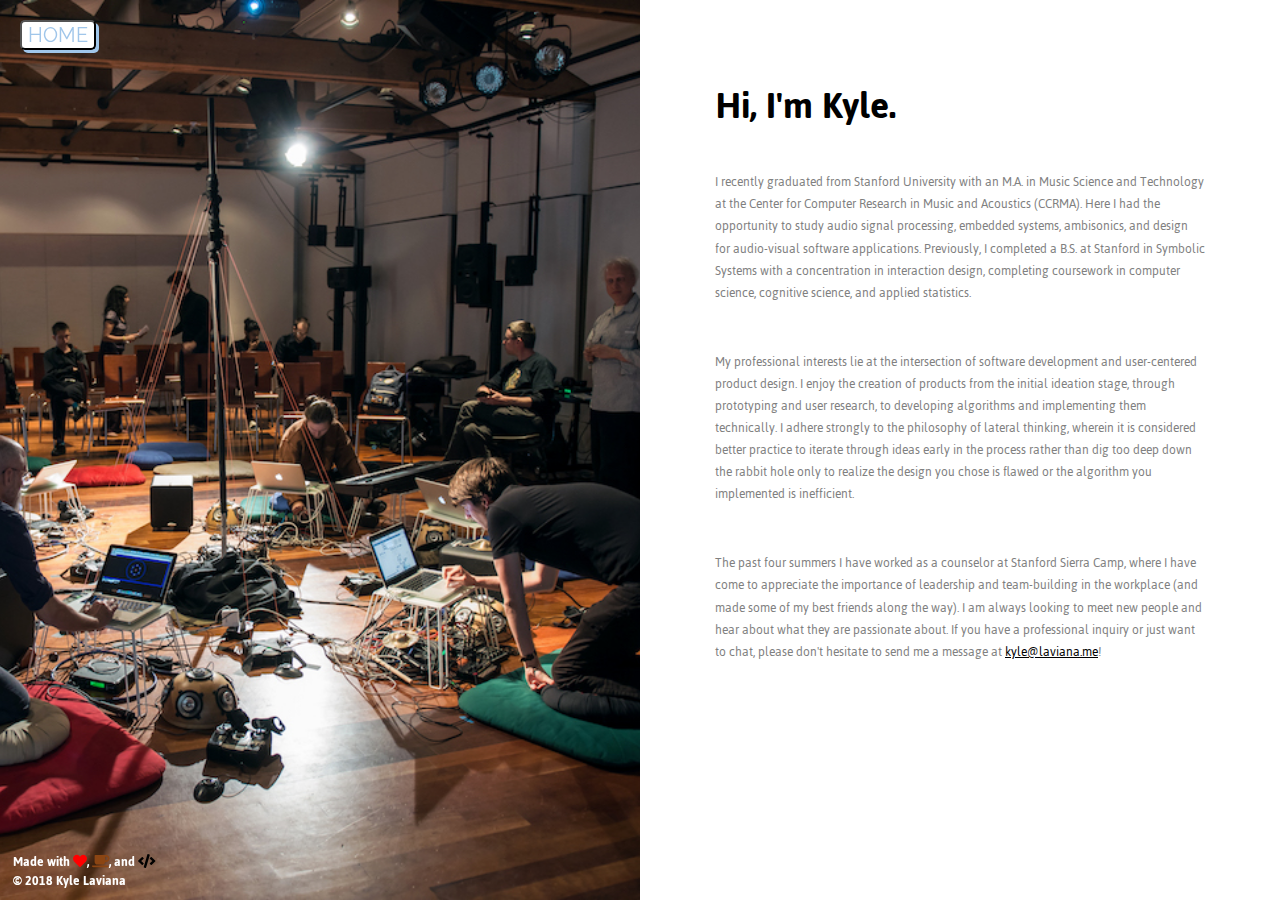
==== about-me/index.html @ 6a479dd1 "updated about me, resume, tooltip reordering" ====
<!-- about-me.html : Kyle Laviana Online Portfolio -->

<html lang="eng">    
<head>
    <title>About Me</title>
    <link rel="stylesheet" type="text/css" media="screen and (min-width: 560px)" href="about-me.css">
    <link rel="stylesheet" type="text/css" media="screen and (max-width: 559px)" href="about-me-mobile.css">
    <link href="https://fonts.googleapis.com/css?family=Lato" rel="stylesheet">
    <link href="https://fonts.googleapis.com/css?family=Raleway:200" rel="stylesheet">
    <link href="https://fonts.googleapis.com/css?family=Jaldi" rel="stylesheet">
    <meta charset="UTF-8">
    <link rel="apple-touch-icon" sizes="180x180" href="../favicon/apple-touch-icon.png">
    <link rel="icon" type="image/png" sizes="32x32" href="../favicon/favicon-32x32.png">
    <link rel="icon" type="image/png" sizes="16x16" href="../favicon/favicon-16x16.png">
    <link rel="manifest" href="../favicon/site.webmanifest">
    <meta name="msapplication-TileColor" content="#da532c">
    <meta name="theme-color" content="#ffffff">
    <meta name="viewport" content="width=device-width, initial-scale=1">
    <script defer src="../fontawesome-all.js"></script>
</head>   
<body>
    <!-- Content -->
    <a href=".."><button id="homeButton"> HOME </button></a>
    <div id="photo">
        <img id="banana" src="aboutme.jpg">
    </div>
    <div id="description">
        <br />
        <div id="title">
            <p align="left">Hi, I'm Kyle. </p>
        </div>
        <div id="text">
            <p align="left">I recently graduated from Stanford University with an M.A. in Music Science and Technology 
                at the Center for Computer Research in Music and Acoustics (CCRMA). Here I had the opportunity to study 
                audio signal processing, embedded systems, ambisonics, and design for audio-visual software applications.
                
                Previously, I completed a B.S. at Stanford in Symbolic Systems with a concentration in 
                interaction design, completing coursework in computer science, cognitive science, and applied statistics.
            </p>
            <br />
            <p align="left">My professional interests lie at the intersection of software development and user-centered 
                product design. I enjoy the creation of products from the initial ideation stage, through prototyping 
                and user research, to developing algorithms and implementing them technically. I adhere 
                strongly to the philosophy of lateral thinking, wherein it is considered better practice to iterate 
                through ideas early in the process rather than dig too deep down the rabbit hole only to realize the 
                design you chose is flawed or the algorithm you implemented is inefficient. 
            </p>
            <br />
            <p align="left">The past four summers I have worked as a counselor at Stanford Sierra Camp, where I have come 
                to appreciate the importance of leadership and team-building in the workplace (and made some of my best 
                friends along the way). 
                
                I am always looking to meet new people and hear about what they are passionate about.

                If you have a professional inquiry or just want to chat, please don't hesitate to send me a message at
                <u><a href="mailto:kyle@laviana.me">kyle@laviana.me</a></u>!
            </p>
            <!-- website citation -->
            <div id="citation">
                <span class="bottomText" style="--bottomTextOffset: calc(15px + 1.25vmin)">
                    Made with <i class="fa fa-heart" id="heart"></i>, 
                    <i class="fa fa-coffee" id="coffee"></i>, and <i class="fa fa-code" id="code"></i> 
                </span>
                <span class="bottomText" style="--bottomTextOffset: calc(3px + .5vmin)">© 2018 Kyle Laviana</span>
            </div>
        </div>
    </div>
</body>
</html>
---- about-me/about-me.css ----
/* about-me.css : Kyle Laviana Online Portfolio */

body {
    margin: 0;
    font-family: 'Jaldi', Verdana, sans-serif;
    font-size: 20px;
    line-height: 1.6;
}

#homeButton {
    position: absolute;
    top: 20px;
    left: 20px;
    z-index: 2;
    border-radius: 5px;
    font-size: 20px;
    box-shadow: 3px 3px;
    background-color: white;
    color:#A0C6EA;
    font-family: 'Raleway';
    outline: none;
}

#homeButton:hover {
    background-color: #A0C6EA;
    color: white;
}

#photo {
    position: fixed;
    height: 100%;
    width: 50%;
    left: 0%;
    overflow: hidden;
}

#banana {
    position: relative;
    height: 100%;
    float: right;
    right: calc(-350px + 10vw);
}

p {
    margin-bottom: .8em;
}

#description {
    float: right;
    width: 50%;
}

#title {
    font-weight: bold; 
    font-size: 3.2vw;
    margin: 0px 75px 0px 75px;
}

#text {
    color: grey; 
    font-size: calc(5.5px + .65vw);
    margin: 0px 75px 0px 75px;
}

.bottomText {
    position: fixed;
    left: 1%;
    bottom: var(--bottomTextOffset);
    font-size: 14px; 
    font-weight: bold;
    color: white;
    opacity: 1;
    z-index: 1;
}

#heart { color: red; }
#coffee { color: saddlebrown; }
#code { color: black; }

a:link {color: black;} a:visited {color: black;}
---- about-me/about-me-mobile.css ----
/* about-me-mobile.css : Kyle Laviana Online Portfolio */

html {
    overflow-y: scroll;
}

body {
    margin: 0;
    font-family: 'Lato', Verdana, sans-serif;
    line-height: 1.6;
}

#homeButton {
    position: absolute;
    top: 20px;
    left: 20px;
    z-index: 2;
    border-radius: 5px;
    font-size: 20px;
    box-shadow: 3px 3px;
    background-color: white;
    color:#A0C6EA;
    font-family: 'Raleway';
    outline: none;
}

#homeButton:hover {
    background-color: #A0C6EA;
    color: white;
}

#photo {
    position: relative;
    height: 240px;
    width: 100%;
}

#banana {
    width: 100%;
}

#description {
    position: relative;
}

#title {
    font-weight: bold; 
    font-size: 3.9vw;
    margin: 0px 50px 25px 50px;
}

#text {
    color: grey; 
    font-size: calc(6px + .75vw);
    margin: 0px 50px 0px 50px;
}

.bottomText {
    bottom: var(--bottomTextOffset);
    font-size: calc(4px + .7vw);
}

#citation {
    position: relative;
    text-align: right;
    padding-top: 20px;
    padding-bottom: 30px;
}

#heart { color: red; }
#coffee { color: saddlebrown; }
#code { color: black; }

a:link {color: black;} a:visited {color: black;}
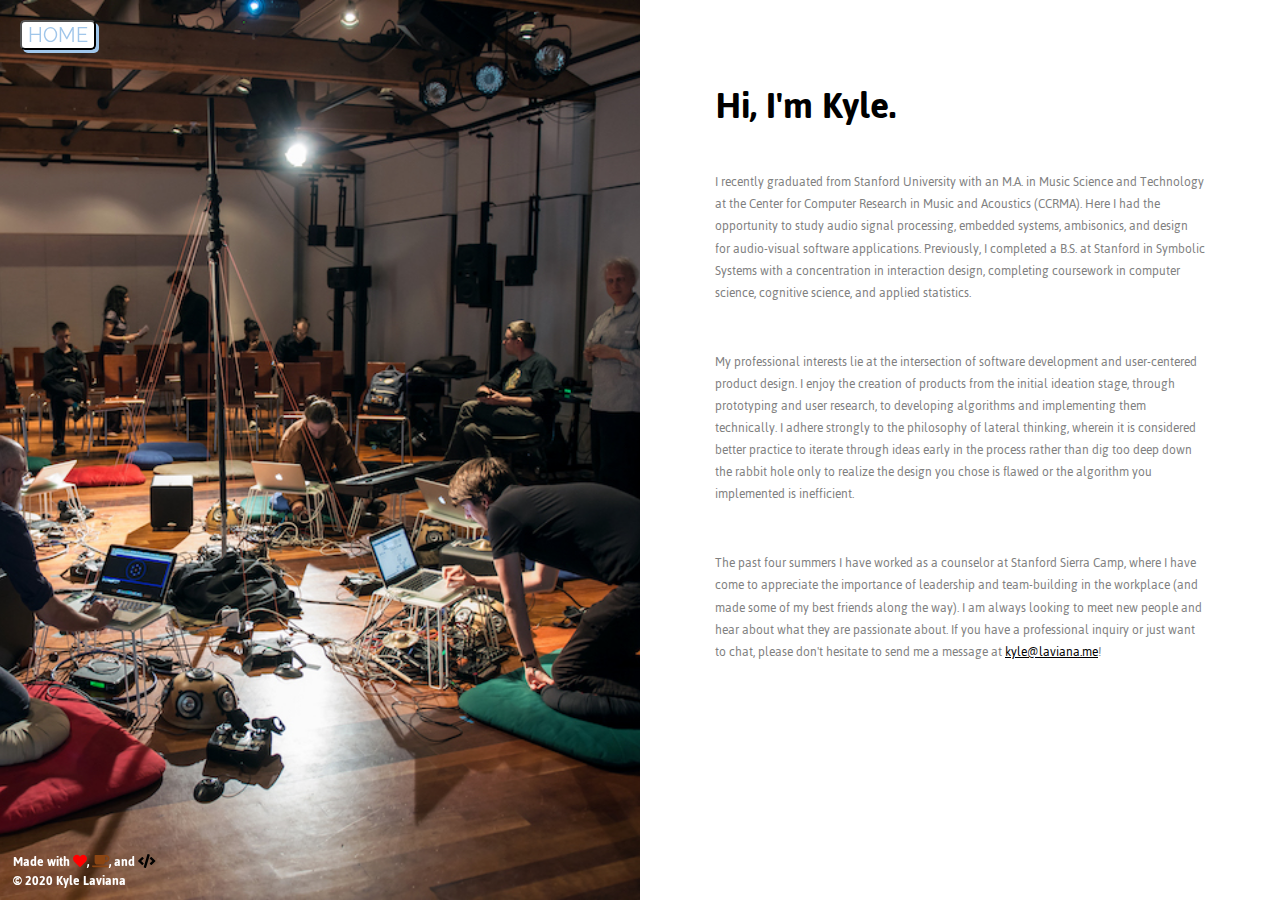
==== commit ef644efd: "added songs to music portfolio" ====
--- a/about-me/index.html
+++ b/about-me/index.html
@@ -61,7 +61,7 @@
                     Made with <i class="fa fa-heart" id="heart"></i>, 
                     <i class="fa fa-coffee" id="coffee"></i>, and <i class="fa fa-code" id="code"></i> 
                 </span>
-                <span class="bottomText" style="--bottomTextOffset: calc(3px + .5vmin)">© 2018 Kyle Laviana</span>
+                <span class="bottomText" style="--bottomTextOffset: calc(3px + .5vmin)">© 2020 Kyle Laviana</span>
             </div>
         </div>
     </div>
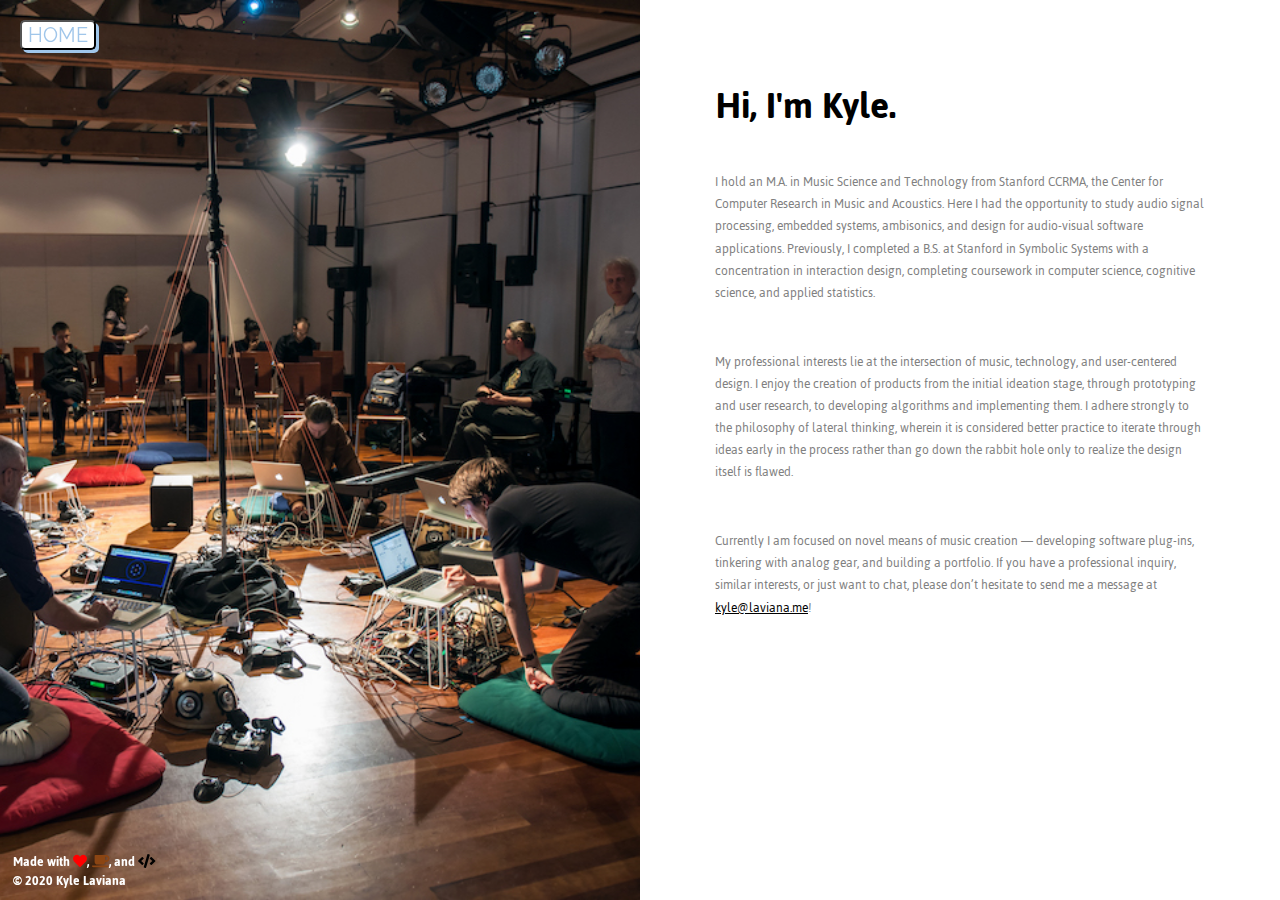
==== commit f661d763: "updated about me" ====
--- a/about-me/index.html
+++ b/about-me/index.html
@@ -30,29 +30,13 @@
             <p align="left">Hi, I'm Kyle. </p>
         </div>
         <div id="text">
-            <p align="left">I recently graduated from Stanford University with an M.A. in Music Science and Technology 
-                at the Center for Computer Research in Music and Acoustics (CCRMA). Here I had the opportunity to study 
-                audio signal processing, embedded systems, ambisonics, and design for audio-visual software applications.
-                
-                Previously, I completed a B.S. at Stanford in Symbolic Systems with a concentration in 
-                interaction design, completing coursework in computer science, cognitive science, and applied statistics.
+            <p align="left">I hold an M.A. in Music Science and Technology from Stanford CCRMA, the Center for Computer Research in Music and Acoustics. Here I had the opportunity to study audio signal processing, embedded systems, ambisonics, and design for audio-visual software applications. Previously, I completed a B.S. at Stanford in Symbolic Systems with a concentration in interaction design, completing coursework in computer science, cognitive science, and applied statistics.
             </p>
             <br />
-            <p align="left">My professional interests lie at the intersection of software development and user-centered 
-                product design. I enjoy the creation of products from the initial ideation stage, through prototyping 
-                and user research, to developing algorithms and implementing them technically. I adhere 
-                strongly to the philosophy of lateral thinking, wherein it is considered better practice to iterate 
-                through ideas early in the process rather than dig too deep down the rabbit hole only to realize the 
-                design you chose is flawed or the algorithm you implemented is inefficient. 
+            <p align="left">My professional interests lie at the intersection of music, technology, and user-centered design. I enjoy the creation of products from the initial ideation stage, through prototyping and user research, to developing algorithms and implementing them. I adhere strongly to the philosophy of lateral thinking, wherein it is considered better practice to iterate through ideas early in the process rather than go down the rabbit hole only to realize the design itself is flawed.
             </p>
             <br />
-            <p align="left">The past four summers I have worked as a counselor at Stanford Sierra Camp, where I have come 
-                to appreciate the importance of leadership and team-building in the workplace (and made some of my best 
-                friends along the way). 
-                
-                I am always looking to meet new people and hear about what they are passionate about.
-
-                If you have a professional inquiry or just want to chat, please don't hesitate to send me a message at
+            <p align="left">Currently I am focused on novel means of music creation — developing software plug-ins, tinkering with analog gear, and building a portfolio. If you have a professional inquiry, similar interests, or just want to chat, please don’t hesitate to send me a message at
                 <u><a href="mailto:kyle@laviana.me">kyle@laviana.me</a></u>!
             </p>
             <!-- website citation -->
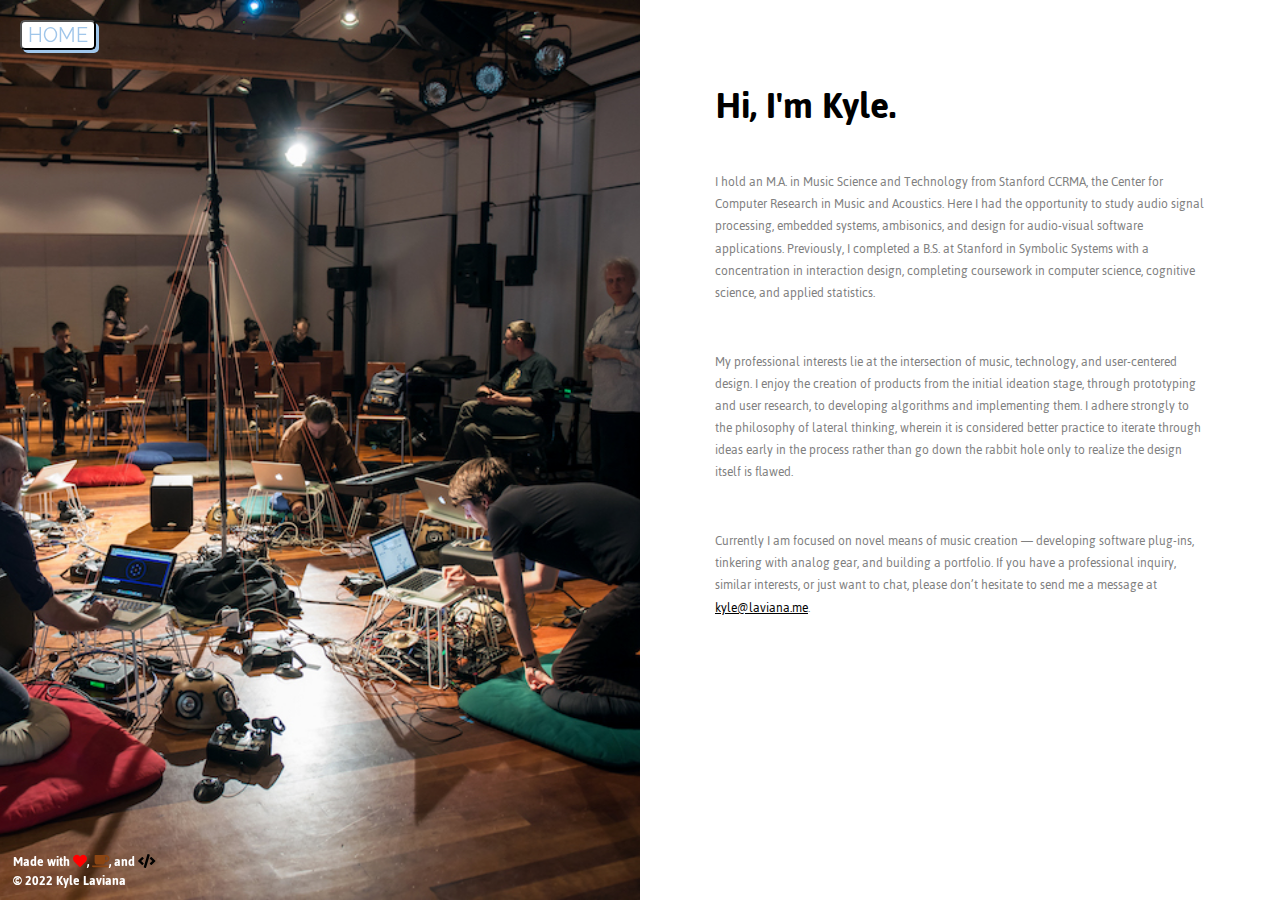
==== commit 2105273a: "updated music" ====
--- a/about-me/index.html
+++ b/about-me/index.html
@@ -37,7 +37,7 @@
             </p>
             <br />
             <p align="left">Currently I am focused on novel means of music creation — developing software plug-ins, tinkering with analog gear, and building a portfolio. If you have a professional inquiry, similar interests, or just want to chat, please don’t hesitate to send me a message at
-                <u><a href="mailto:kyle@laviana.me">kyle@laviana.me</a></u>!
+                <u><a href="mailto:kyle@laviana.me">kyle@laviana.me</a></u>.
             </p>
             <!-- website citation -->
             <div id="citation">
@@ -45,7 +45,7 @@
                     Made with <i class="fa fa-heart" id="heart"></i>, 
                     <i class="fa fa-coffee" id="coffee"></i>, and <i class="fa fa-code" id="code"></i> 
                 </span>
-                <span class="bottomText" style="--bottomTextOffset: calc(3px + .5vmin)">© 2020 Kyle Laviana</span>
+                <span class="bottomText" style="--bottomTextOffset: calc(3px + .5vmin)">© 2022 Kyle Laviana</span>
             </div>
         </div>
     </div>
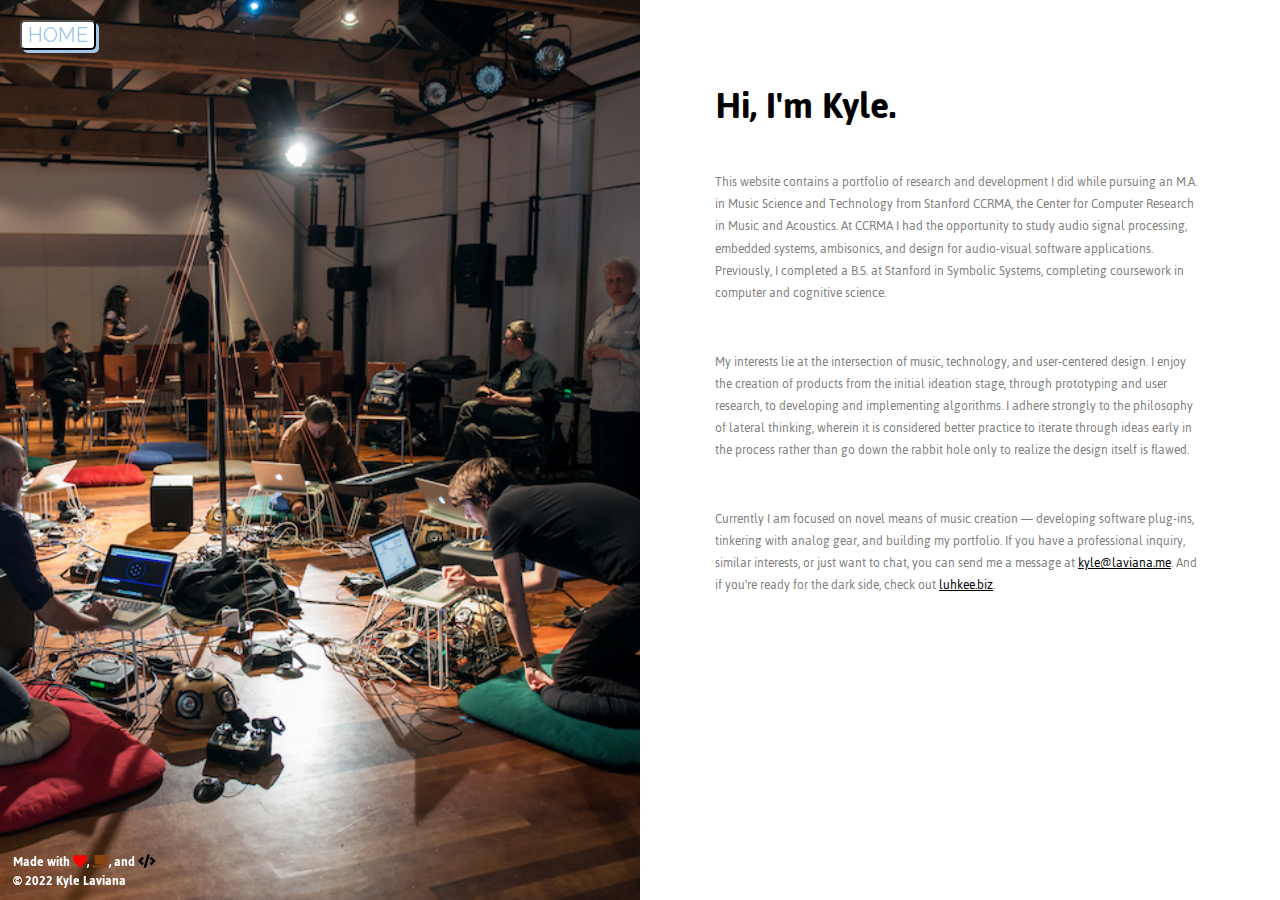
==== commit 98a54805: "about me description" ====
--- a/about-me/index.html
+++ b/about-me/index.html
@@ -30,14 +30,14 @@
             <p align="left">Hi, I'm Kyle. </p>
         </div>
         <div id="text">
-            <p align="left">I hold an M.A. in Music Science and Technology from Stanford CCRMA, the Center for Computer Research in Music and Acoustics. Here I had the opportunity to study audio signal processing, embedded systems, ambisonics, and design for audio-visual software applications. Previously, I completed a B.S. at Stanford in Symbolic Systems with a concentration in interaction design, completing coursework in computer science, cognitive science, and applied statistics.
+            <p align="left">This website contains a portfolio of research and development I did while pursuing an M.A. in Music Science and Technology from Stanford CCRMA, the Center for Computer Research in Music and Acoustics. At CCRMA I had the opportunity to study audio signal processing, embedded systems, ambisonics, and design for audio-visual software applications. Previously, I completed a B.S. at Stanford in Symbolic Systems, completing coursework in computer and cognitive science.
             </p>
             <br />
-            <p align="left">My professional interests lie at the intersection of music, technology, and user-centered design. I enjoy the creation of products from the initial ideation stage, through prototyping and user research, to developing algorithms and implementing them. I adhere strongly to the philosophy of lateral thinking, wherein it is considered better practice to iterate through ideas early in the process rather than go down the rabbit hole only to realize the design itself is flawed.
+            <p align="left">My interests lie at the intersection of music, technology, and user-centered design. I enjoy the creation of products from the initial ideation stage, through prototyping and user research, to developing and implementing algorithms. I adhere strongly to the philosophy of lateral thinking, wherein it is considered better practice to iterate through ideas early in the process rather than go down the rabbit hole only to realize the design itself is flawed.
             </p>
             <br />
-            <p align="left">Currently I am focused on novel means of music creation — developing software plug-ins, tinkering with analog gear, and building a portfolio. If you have a professional inquiry, similar interests, or just want to chat, please don’t hesitate to send me a message at
-                <u><a href="mailto:kyle@laviana.me">kyle@laviana.me</a></u>.
+            <p align="left">Currently I am focused on novel means of music creation — developing software plug-ins, tinkering with analog gear, and building my portfolio. If you have a professional inquiry, similar interests, or just want to chat, you can send me a message at
+                <u><a href="mailto:kyle@laviana.me">kyle@laviana.me</a></u>. And if you're ready for the dark side, check out <u><a href="https://luhkee.biz/">luhkee.biz</a></u>.
             </p>
             <!-- website citation -->
             <div id="citation">
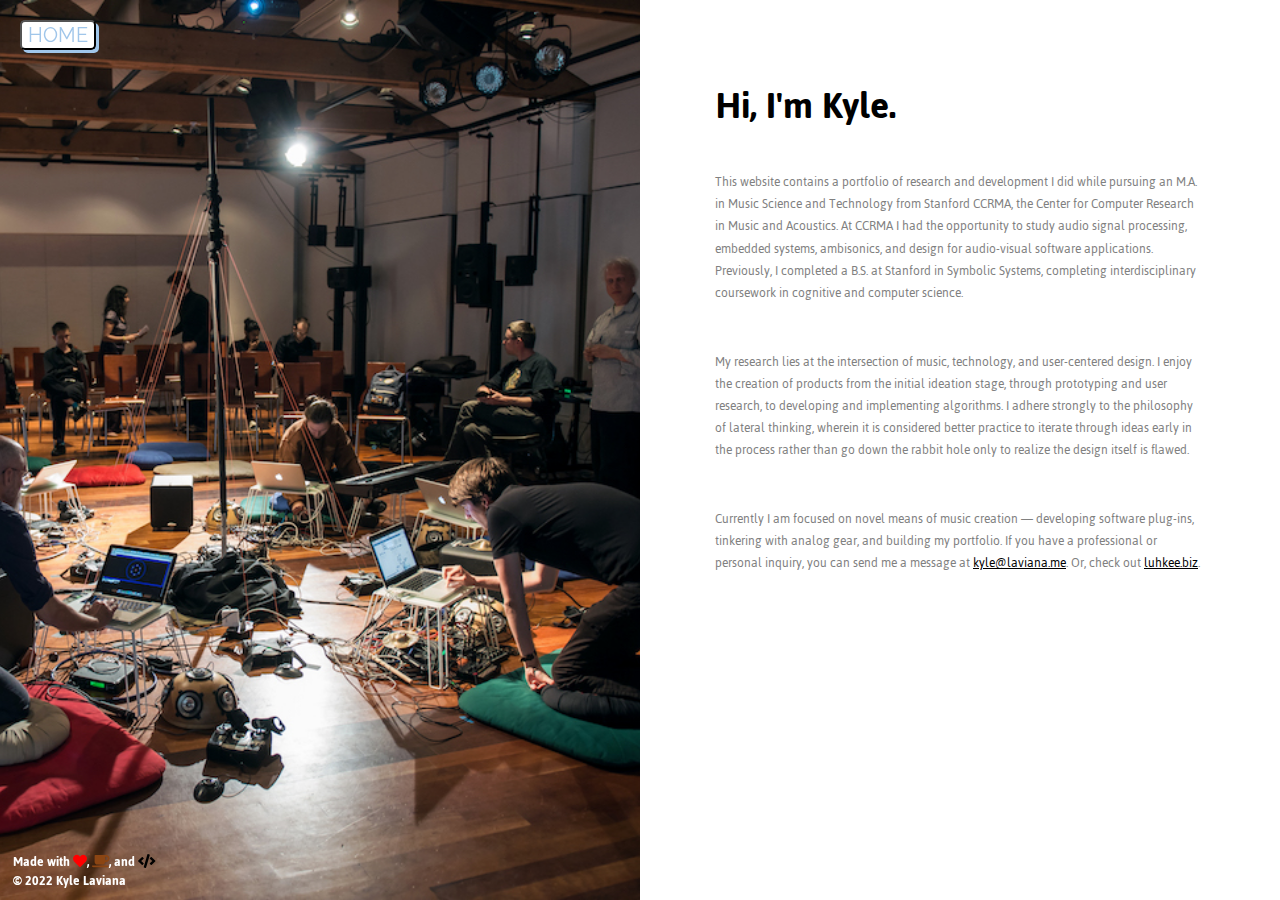
==== commit 751deace: "added open graph image meta tag" ====
--- a/about-me/index.html
+++ b/about-me/index.html
@@ -30,14 +30,14 @@
             <p align="left">Hi, I'm Kyle. </p>
         </div>
         <div id="text">
-            <p align="left">This website contains a portfolio of research and development I did while pursuing an M.A. in Music Science and Technology from Stanford CCRMA, the Center for Computer Research in Music and Acoustics. At CCRMA I had the opportunity to study audio signal processing, embedded systems, ambisonics, and design for audio-visual software applications. Previously, I completed a B.S. at Stanford in Symbolic Systems, completing coursework in computer and cognitive science.
+            <p align="left">This website contains a portfolio of research and development I did while pursuing an M.A. in Music Science and Technology from Stanford CCRMA, the Center for Computer Research in Music and Acoustics. At CCRMA I had the opportunity to study audio signal processing, embedded systems, ambisonics, and design for audio-visual software applications. Previously, I completed a B.S. at Stanford in Symbolic Systems, completing interdisciplinary coursework in cognitive and computer science.
             </p>
             <br />
-            <p align="left">My interests lie at the intersection of music, technology, and user-centered design. I enjoy the creation of products from the initial ideation stage, through prototyping and user research, to developing and implementing algorithms. I adhere strongly to the philosophy of lateral thinking, wherein it is considered better practice to iterate through ideas early in the process rather than go down the rabbit hole only to realize the design itself is flawed.
+            <p align="left">My research lies at the intersection of music, technology, and user-centered design. I enjoy the creation of products from the initial ideation stage, through prototyping and user research, to developing and implementing algorithms. I adhere strongly to the philosophy of lateral thinking, wherein it is considered better practice to iterate through ideas early in the process rather than go down the rabbit hole only to realize the design itself is flawed.
             </p>
             <br />
-            <p align="left">Currently I am focused on novel means of music creation — developing software plug-ins, tinkering with analog gear, and building my portfolio. If you have a professional inquiry, similar interests, or just want to chat, you can send me a message at
-                <u><a href="mailto:kyle@laviana.me">kyle@laviana.me</a></u>. And if you're ready for the dark side, check out <u><a href="https://luhkee.biz/">luhkee.biz</a></u>.
+            <p align="left">Currently I am focused on novel means of music creation — developing software plug-ins, tinkering with analog gear, and building my portfolio. If you have a professional or personal inquiry, you can send me a message at
+                <u><a href="mailto:kyle@laviana.me">kyle@laviana.me</a></u>. Or, check out <u><a href="https://luhkee.biz/">luhkee.biz</a></u>.
             </p>
             <!-- website citation -->
             <div id="citation">
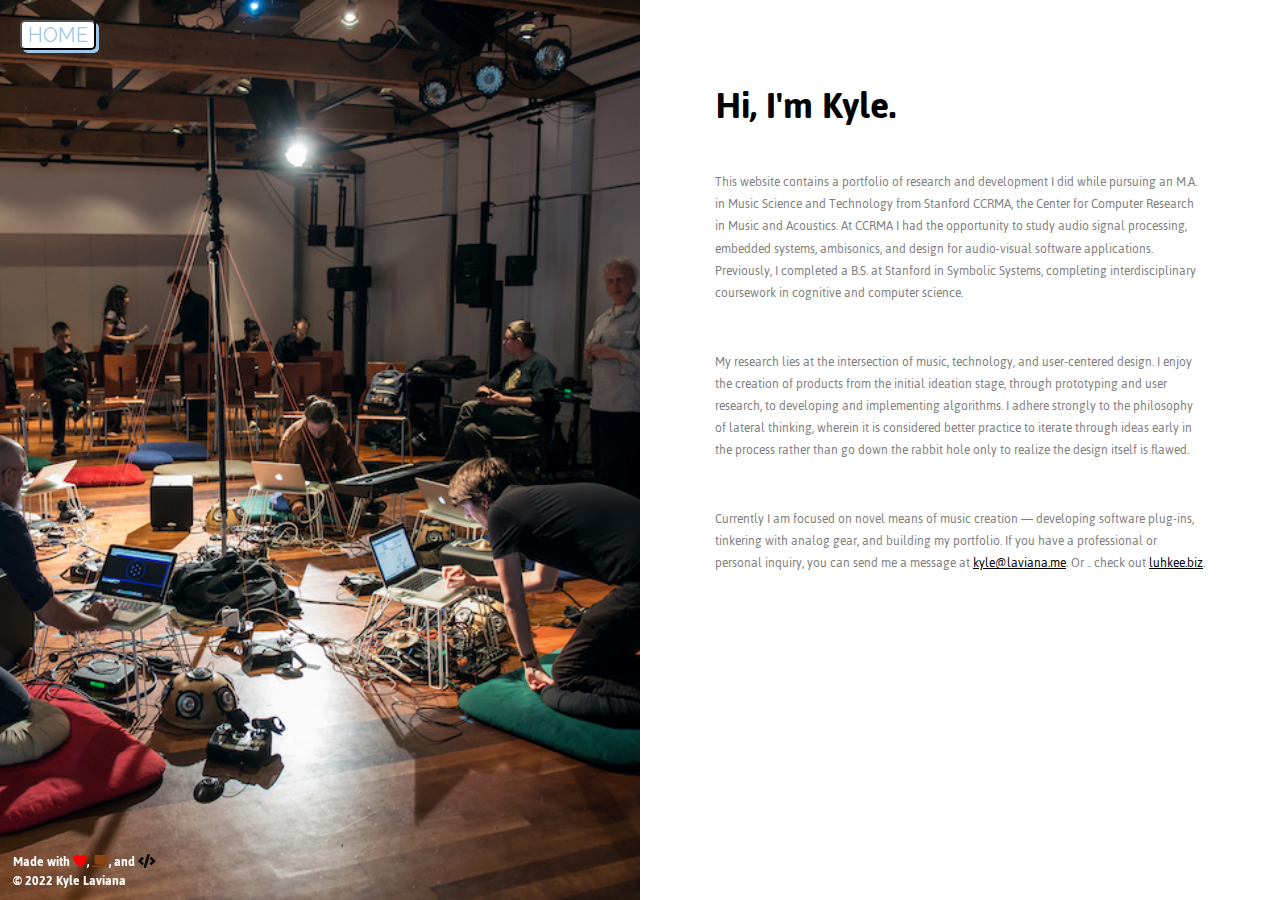
==== commit 1aa5dfae: "og:image" ====
--- a/about-me/index.html
+++ b/about-me/index.html
@@ -37,7 +37,7 @@
             </p>
             <br />
             <p align="left">Currently I am focused on novel means of music creation — developing software plug-ins, tinkering with analog gear, and building my portfolio. If you have a professional or personal inquiry, you can send me a message at
-                <u><a href="mailto:kyle@laviana.me">kyle@laviana.me</a></u>. Or, check out <u><a href="https://luhkee.biz/">luhkee.biz</a></u>.
+                <u><a href="mailto:kyle@laviana.me">kyle@laviana.me</a></u>. Or .. check out <u><a href="https://luhkee.biz/">luhkee.biz</a></u>.
             </p>
             <!-- website citation -->
             <div id="citation">
